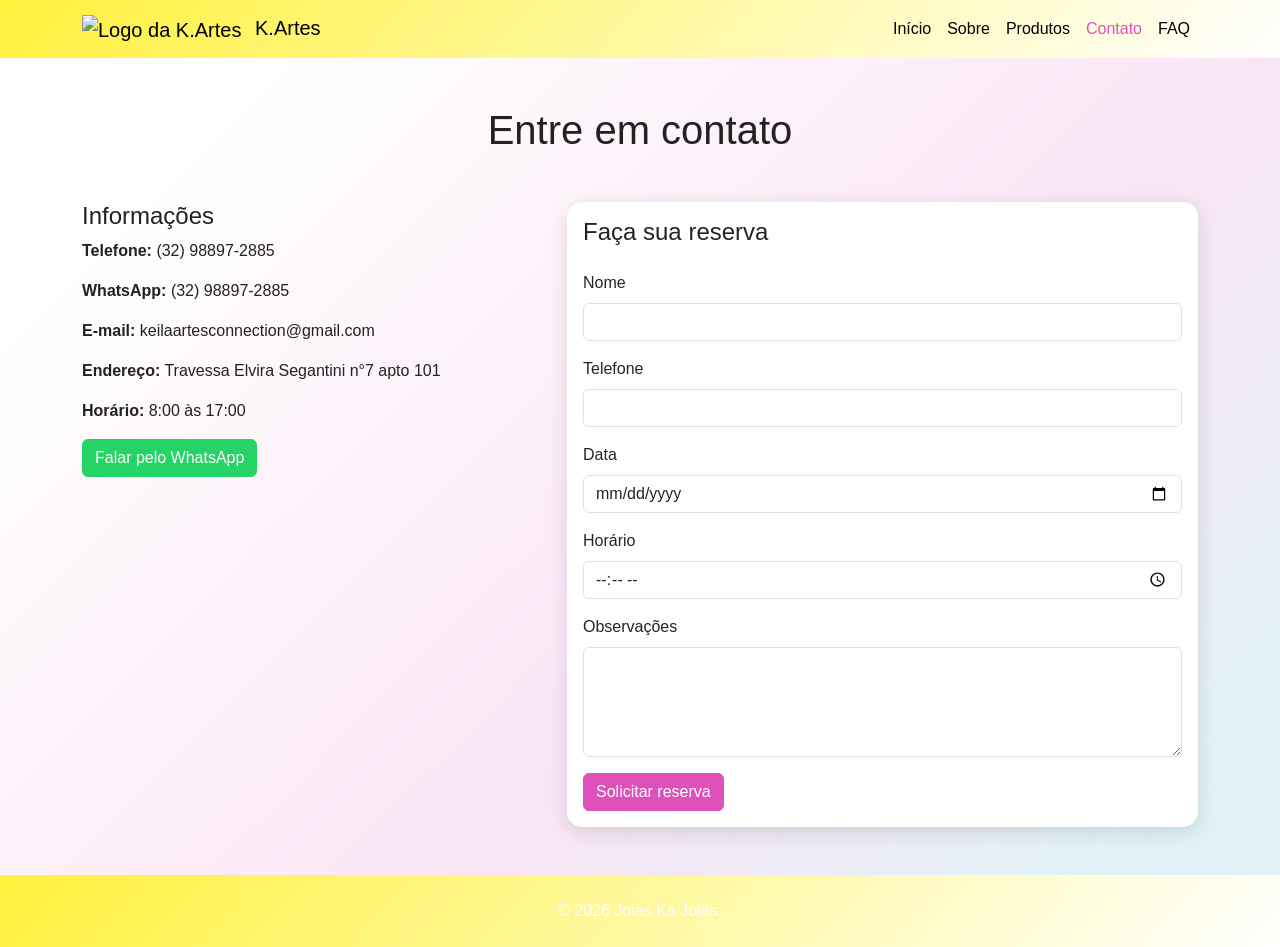
==== contato.html @ 99051994 "css" ====
<!DOCTYPE html>
<html lang="pt-BR">

<head>

    <meta charset="UTF-8">

    <meta name="viewport" content="width=device-width, initial-scale=1.0">

    <title>Contato | K.Artes</title>

    <link
        href="https://cdn.jsdelivr.net/npm/bootstrap@5.3.3/dist/css/bootstrap.min.css"
        rel="stylesheet">

    <link rel="stylesheet" href="assets/.css/custom.css">

</head>

<body>

    <nav class="navbar navbar-expand-lg bg-dark navbar-dark">

        <div class="container">

            <a class="navbar-brand" href="index.html">
                <img
                    src="assets/images/logo.png"
                    alt="Logo da K.Artes"
                    width="50px" height="50px">
                    
                K.Artes
            </a>

            <button
                class="navbar-toggler"
                type="button"
                data-bs-toggle="collapse"
                data-bs-target="#menu">

                <span class="navbar-toggler-icon"></span>

            </button>

            <div class="collapse navbar-collapse" id="menu">

                <ul class="navbar-nav ms-auto">

                    <li class="nav-item">
                        <a class="nav-link" href="index.html">Início</a>
                    </li>

                    <li class="nav-item">
                        <a class="nav-link" href="sobre.html">Sobre</a>
                    </li>

                    <li class="nav-item">
                        <a class="nav-link" href="produtos.html">Produtos</a>
                    </li>

                    <li class="nav-item">
                        <a class="nav-link active" href="contato.html">Contato</a>
                    </li>

                    <li class="nav-item">
                        <a class="nav-link" href="faq.html">FAQ</a>
                    </li>

                </ul>

            </div>

        </div>

    </nav>


    <main>

        <section class="py-5">

            <div class="container">

                <h1 class="text-center mb-5">
                    Entre em contato
                </h1>


                <div class="row g-5">


                    <!-- INFORMAÇÕES -->

                    <div class="col-12 col-lg-5">

                        <h2 class="h4">
                            Informações
                        </h2>

                        <p>
                            <strong>Telefone:</strong>
                            (32) 98897-2885
                        </p>

                        <p>
                            <strong>WhatsApp:</strong>
                            (32) 98897-2885
                        </p>

                        <p>
                            <strong>E-mail:</strong>
                            keilaartesconnection@gmail.com
                        </p>

                        <p>
                            <strong>Endereço:</strong>
                            Travessa Elvira Segantini n°7 apto 101
                        </p>

                        <p>
                            <strong>Horário:</strong>
                            8:00 às 17:00
                        </p>


                        <a
                            href="https://wa.me/5532988972885"
                            target="_blank"
                            class="btn btn-success">

                            Falar pelo WhatsApp

                        </a>

                    </div>


                    <!-- RESERVA -->

                    <div class="col-12 col-lg-7">

                        <div class="card">

                            <div class="card-body">

                                <h2 class="h4 mb-4">
                                    Faça sua reserva
                                </h2>

                                <form id="formReserva">

                                    <div class="mb-3">

                                        <label
                                            for="nome"
                                            class="form-label">

                                            Nome

                                        </label>

                                        <input
                                            type="text"
                                            class="form-control"
                                            id="nome"
                                            required>

                                    </div>


                                    <div class="mb-3">

                                        <label
                                            for="telefone"
                                            class="form-label">

                                            Telefone

                                        </label>

                                        <input
                                            type="tel"
                                            class="form-control"
                                            id="telefone"
                                            required>

                                    </div>


                                    <div class="mb-3">

                                        <label
                                            for="data"
                                            class="form-label">

                                            Data

                                        </label>

                                        <input
                                            type="date"
                                            class="form-control"
                                            id="data"
                                            required>

                                    </div>


                                    <div class="mb-3">

                                        <label
                                            for="horario"
                                            class="form-label">

                                            Horário

                                        </label>

                                        <input
                                            type="time"
                                            class="form-control"
                                            id="horario"
                                            required>

                                    </div>


                                    <div class="mb-3">

                                        <label
                                            for="mensagem"
                                            class="form-label">

                                            Observações

                                        </label>

                                        <textarea
                                            class="form-control"
                                            id="mensagem"
                                            rows="4">
                                        </textarea>

                                    </div>


                                    <button
                                        type="submit"
                                        class="btn btn-primary">

                                        Solicitar reserva

                                    </button>

                                </form>

                            </div>

                        </div>

                    </div>

                </div>

            </div>

        </section>

    </main>


    <footer class="bg-dark text-white text-center py-4">

        &copy; 2026 Joias Ka Joias.

    </footer>


    <script
        src="https://cdn.jsdelivr.net/npm/bootstrap@5.3.3/dist/js/bootstrap.bundle.min.js">
    </script>

</body>

</html>
---- assets/.css/custom.css ----
/* =========================
   CONFIGURAÇÕES GERAIS
========================= */

body {
    margin: 0;
    font-family: Arial, Helvetica, sans-serif;
    background: linear-gradient(
        135deg,
        #ffffff 15%,
        #de50ba 60%,
        #31a7d1 90%
    );
    color: #222;
}


/* =========================
   NAVBAR
========================= */

.navbar {
    background: linear-gradient(
        133deg,
        #fff13d,
        #ffffff
    ) !important;
}

.navbar .navbar-brand,
.navbar .nav-link {
    color: #000000 !important;
    font-weight: 500;
}

.navbar .nav-link:hover,
.navbar .nav-link.active {
    color: #de50ba !important;
}

.navbar-brand img {
    object-fit: contain;
    margin-right: 8px;
}


/* =========================
   HERO
========================= */

.hero {
    padding: 100px 20px;
    background: linear-gradient(
        135deg,
        rgba(255, 255, 255, 0.95),
        rgba(222, 80, 186, 0.75),
        rgba(49, 167, 209, 0.75)
    );
}

.hero h1 {
    font-size: 4rem;
    font-weight: 700;
    color: #222;
}

.hero p {
    font-size: 1.3rem;
    margin-bottom: 30px;
}


/* =========================
   BOTÕES
========================= */

.btn-primary {
    background-color: #de50ba;
    border-color: #de50ba;
}

.btn-primary:hover {
    background-color: #c83da5;
    border-color: #c83da5;
}

.btn-success {
    background-color: #25d366;
    border-color: #25d366;
}

.btn-success:hover {
    background-color: #1ebe5d;
    border-color: #1ebe5d;
}


/* =========================
   SEÇÕES
========================= */

section {
    background-color: rgba(255, 255, 255, 0.85);
}

.bg-light {
    background-color: rgba(255, 255, 255, 0.9) !important;
}


/* =========================
   CARDS
========================= */

.card {
    border: none;
    border-radius: 15px;
    overflow: hidden;
    box-shadow: 0 5px 20px rgba(0, 0, 0, 0.12);
    transition: transform 0.3s ease, box-shadow 0.3s ease;
}

.card:hover {
    transform: translateY(-5px);
    box-shadow: 0 10px 25px rgba(0, 0, 0, 0.18);
}

.card-img-top {
    height: 230px;
    object-fit: cover;
}

.card-title {
    font-weight: 600;
}


/* =========================
   RODAPÉ
========================= */

footer.bg-dark {
    background: linear-gradient(
        133deg,
        #fff13d,
        #ffffff
    ) !important;
}

footer .mb-0 {
    color: #000000;
}
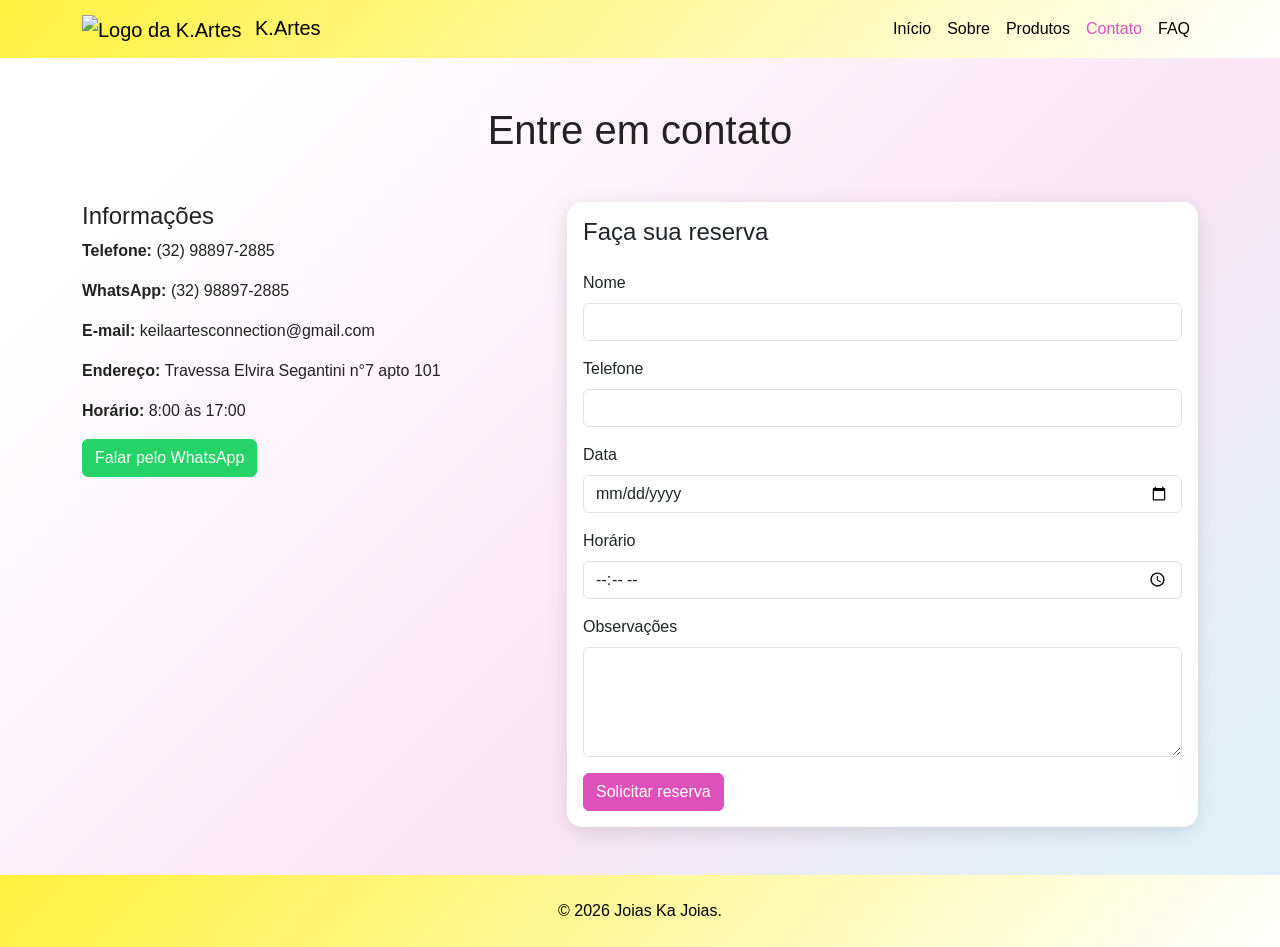
==== commit a938c598: "atu" ====
--- a/contato.html
+++ b/contato.html
@@ -271,7 +271,7 @@
 
     <footer class="bg-dark text-white text-center py-4">
 
-        &copy; 2026 Joias Ka Joias.
+        <span class="footspan">© 2026 Joias Ka Joias.</span> 
 
     </footer>
 
--- a/assets/.css/custom.css
+++ b/assets/.css/custom.css
@@ -1,8 +1,3 @@
-
-/* =========================
-   CONFIGURAÇÕES GERAIS
-========================= */
-
 body {
     margin: 0;
     font-family: Arial, Helvetica, sans-serif;
@@ -14,11 +9,6 @@
     );
     color: #222;
 }
-
-
-/* =========================
-   NAVBAR
-========================= */
 
 .navbar {
     background: linear-gradient(
@@ -44,11 +34,6 @@
     margin-right: 8px;
 }
 
-
-/* =========================
-   HERO
-========================= */
-
 .hero {
     padding: 100px 20px;
     background: linear-gradient(
@@ -70,11 +55,6 @@
     margin-bottom: 30px;
 }
 
-
-/* =========================
-   BOTÕES
-========================= */
-
 .btn-primary {
     background-color: #de50ba;
     border-color: #de50ba;
@@ -95,11 +75,6 @@
     border-color: #1ebe5d;
 }
 
-
-/* =========================
-   SEÇÕES
-========================= */
-
 section {
     background-color: rgba(255, 255, 255, 0.85);
 }
@@ -107,11 +82,6 @@
 .bg-light {
     background-color: rgba(255, 255, 255, 0.9) !important;
 }
-
-
-/* =========================
-   CARDS
-========================= */
 
 .card {
     border: none;
@@ -135,16 +105,11 @@
     font-weight: 600;
 }
 
-
-/* =========================
-   RODAPÉ
-========================= */
-
 footer.bg-dark {
     background: linear-gradient(
         133deg,
         #fff13d,
-        #ffffff
+        #ffffff 
     ) !important;
 }
 
@@ -152,3 +117,6 @@
     color: #000000;
 }
 
+.footspan{
+    color: #000000 !important;
+}
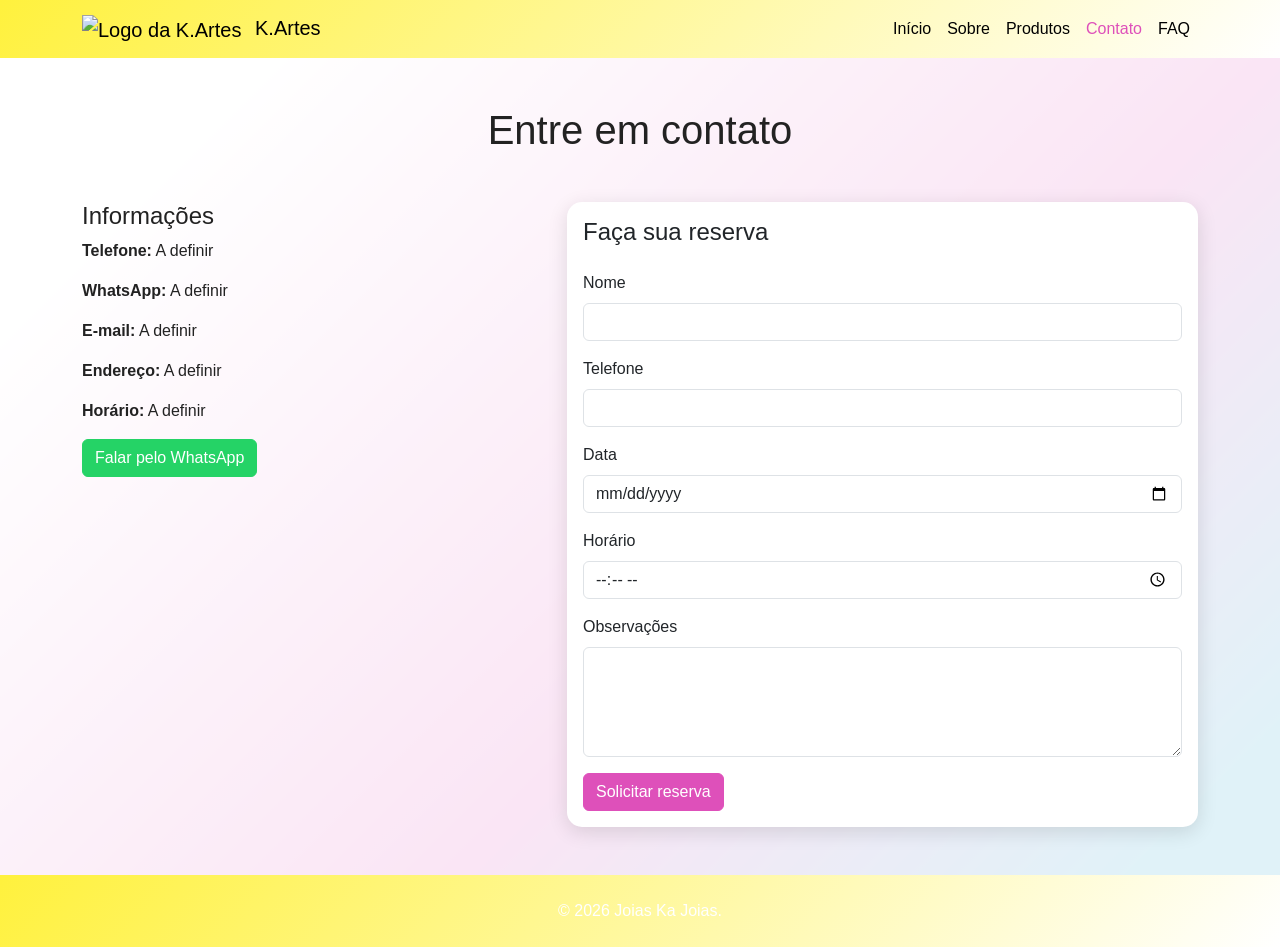
==== commit 17b54d19: "update das informações" ====
--- a/contato.html
+++ b/contato.html
@@ -99,27 +99,27 @@
 
                         <p>
                             <strong>Telefone:</strong>
-                            (32) 98897-2885
+                            A definir
                         </p>
 
                         <p>
                             <strong>WhatsApp:</strong>
-                            (32) 98897-2885
+                            A definir
                         </p>
 
                         <p>
                             <strong>E-mail:</strong>
-                            keilaartesconnection@gmail.com
+                            A definir
                         </p>
 
                         <p>
                             <strong>Endereço:</strong>
-                            Travessa Elvira Segantini n°7 apto 101
+                            A definir
                         </p>
 
                         <p>
                             <strong>Horário:</strong>
-                            8:00 às 17:00
+                            A definir
                         </p>
 
 
@@ -271,7 +271,7 @@
 
     <footer class="bg-dark text-white text-center py-4">
 
-        <span class="footspan">© 2026 Joias Ka Joias.</span> 
+        &copy; 2026 Joias Ka Joias.
 
     </footer>
 
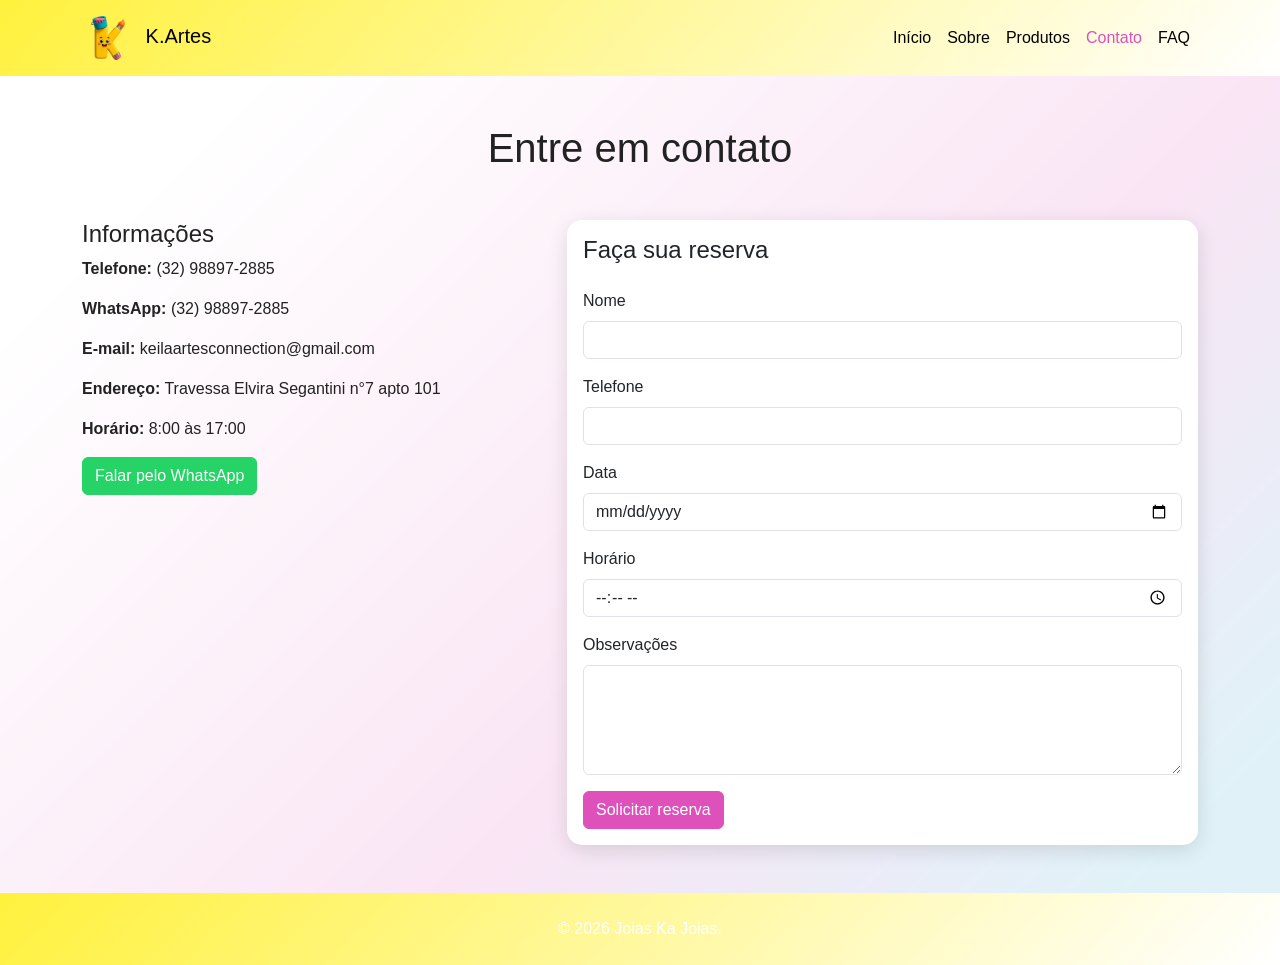
==== commit a83570da: "Merge branch 'main' of https://github.com/0Urimash/K.A" ====
--- a/contato.html
+++ b/contato.html
@@ -99,27 +99,27 @@
 
                         <p>
                             <strong>Telefone:</strong>
-                            A definir
+                            (32) 98897-2885
                         </p>
 
                         <p>
                             <strong>WhatsApp:</strong>
-                            A definir
+                            (32) 98897-2885
                         </p>
 
                         <p>
                             <strong>E-mail:</strong>
-                            A definir
+                            keilaartesconnection@gmail.com
                         </p>
 
                         <p>
                             <strong>Endereço:</strong>
-                            A definir
+                            Travessa Elvira Segantini n°7 apto 101
                         </p>
 
                         <p>
                             <strong>Horário:</strong>
-                            A definir
+                            8:00 às 17:00
                         </p>
 
 
--- a/assets/.css/custom.css
+++ b/assets/.css/custom.css
@@ -1,3 +1,8 @@
+
+/* =========================
+   CONFIGURAÇÕES GERAIS
+========================= */
+
 body {
     margin: 0;
     font-family: Arial, Helvetica, sans-serif;
@@ -9,6 +14,11 @@
     );
     color: #222;
 }
+
+
+/* =========================
+   NAVBAR
+========================= */
 
 .navbar {
     background: linear-gradient(
@@ -34,6 +44,11 @@
     margin-right: 8px;
 }
 
+
+/* =========================
+   HERO
+========================= */
+
 .hero {
     padding: 100px 20px;
     background: linear-gradient(
@@ -55,6 +70,11 @@
     margin-bottom: 30px;
 }
 
+
+/* =========================
+   BOTÕES
+========================= */
+
 .btn-primary {
     background-color: #de50ba;
     border-color: #de50ba;
@@ -75,6 +95,11 @@
     border-color: #1ebe5d;
 }
 
+
+/* =========================
+   SEÇÕES
+========================= */
+
 section {
     background-color: rgba(255, 255, 255, 0.85);
 }
@@ -82,6 +107,11 @@
 .bg-light {
     background-color: rgba(255, 255, 255, 0.9) !important;
 }
+
+
+/* =========================
+   CARDS
+========================= */
 
 .card {
     border: none;
@@ -105,11 +135,16 @@
     font-weight: 600;
 }
 
+
+/* =========================
+   RODAPÉ
+========================= */
+
 footer.bg-dark {
     background: linear-gradient(
         133deg,
         #fff13d,
-        #ffffff 
+        #ffffff
     ) !important;
 }
 
@@ -117,6 +152,3 @@
     color: #000000;
 }
 
-.footspan{
-    color: #000000 !important;
-}
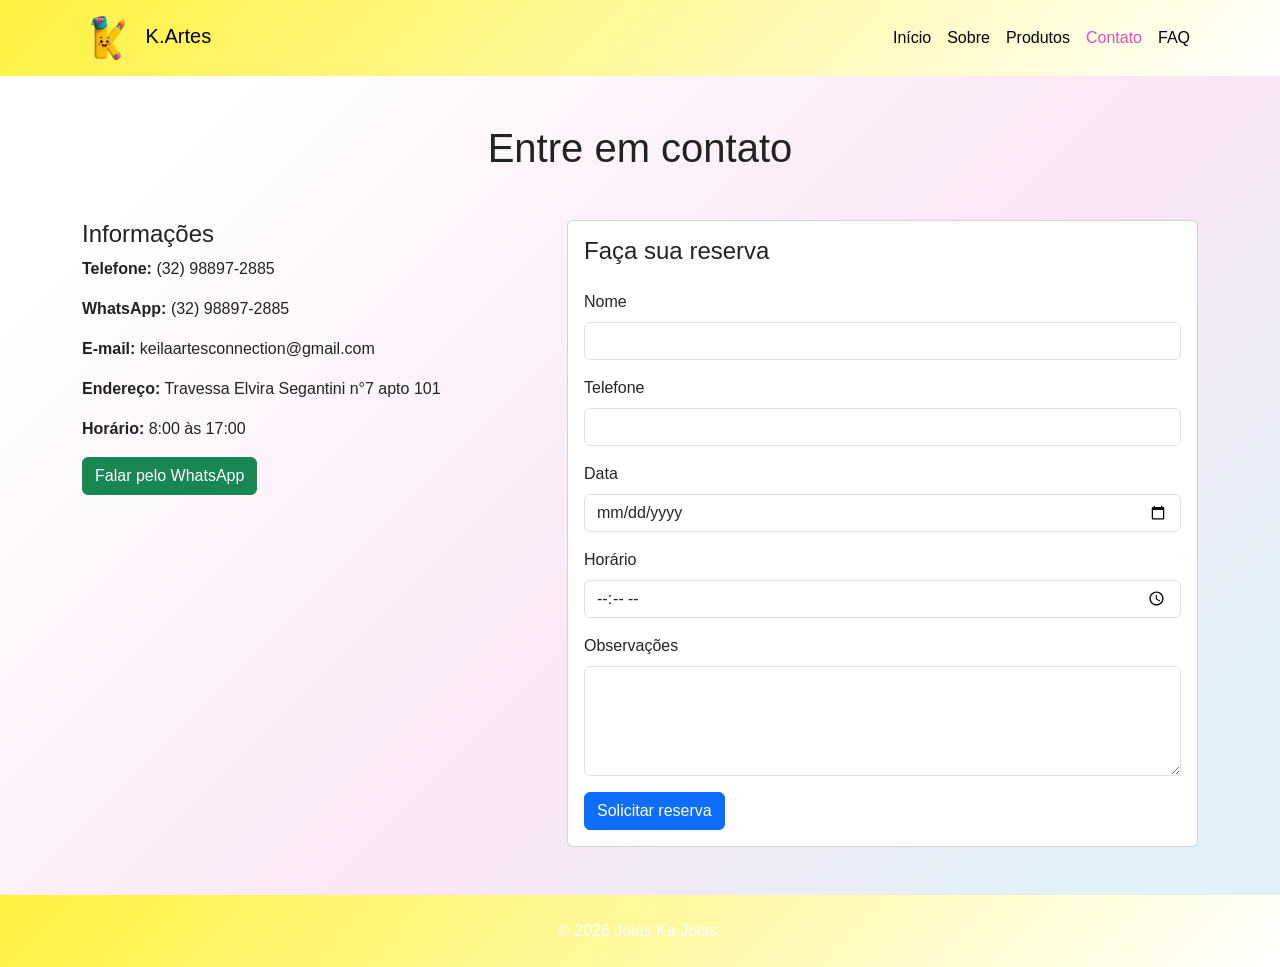
==== commit 794c1594: "atualizando o css e o javascript" ====
--- a/contato.html
+++ b/contato.html
@@ -13,7 +13,7 @@
         href="https://cdn.jsdelivr.net/npm/bootstrap@5.3.3/dist/css/bootstrap.min.css"
         rel="stylesheet">
 
-    <link rel="stylesheet" href="assets/.css/custom.css">
+    <link rel="stylesheet" href="assets/css/pages/contato.css">
 
 </head>
 
@@ -271,7 +271,7 @@
 
     <footer class="bg-dark text-white text-center py-4">
 
-        &copy; 2026 Joias Ka Joias.
+        <span class="footspan">© 2026 Joias Ka Joias.</span> 
 
     </footer>
 
@@ -280,6 +280,8 @@
         src="https://cdn.jsdelivr.net/npm/bootstrap@5.3.3/dist/js/bootstrap.bundle.min.js">
     </script>
 
+    <script src="assets/js/main.js"></script>
+
 </body>
 
 </html>
--- a/assets/css/pages/contato.css
+++ b/assets/css/pages/contato.css
@@ -0,0 +1,90 @@
+/* CSS específico da página de Contato */
+html {
+    height: 100%;
+}
+
+body {
+    margin: 0;
+    min-height: 100vh;
+    display: flex;
+    flex-direction: column;
+    font-family: Arial, Helvetica, sans-serif;
+    background: linear-gradient(135deg, #ffffff 15%, #de50ba 60%, #31a7d1 90%);
+    background-repeat: no-repeat;
+    background-attachment: fixed;
+    color: #222;
+}
+
+.navbar {
+    background: linear-gradient(133deg, #fff13d, #ffffff) !important;
+}
+
+.navbar .navbar-brand,
+.navbar .nav-link {
+    color: #000000 !important;
+    font-weight: 500;
+}
+
+.navbar .nav-link:hover,
+.navbar .nav-link.active {
+    color: #de50ba !important;
+}
+
+.navbar-brand img {
+    object-fit: contain;
+    margin-right: 8px;
+}
+
+section {
+    background-color: rgba(255, 255, 255, 0.85);
+}
+
+footer.bg-dark {
+    background: linear-gradient(133deg, #fff13d, #ffffff) !important;
+    margin-top: auto;
+    width: 100%;
+}
+
+footer .mb-0 {
+    color: #000000;
+}
+
+@media (max-width: 991px) {
+    .navbar-collapse {
+        background: rgba(255, 255, 255, 0.92);
+        border-radius: 12px;
+        margin-top: 12px;
+        padding: 10px 12px;
+    }
+
+    .navbar-nav {
+        width: 100%;
+        gap: 6px;
+    }
+
+    .navbar-nav .nav-item {
+        width: 100%;
+    }
+
+    .navbar-nav .nav-link {
+        display: block;
+        width: 100%;
+        padding: 10px 12px;
+        border-radius: 8px;
+    }
+}
+
+@media (max-width: 576px) {
+    .navbar.navbar-dark .navbar-toggler {
+        background-color: #000000 !important;
+        border: 2px solid #000000 !important;
+        border-radius: 8px;
+        padding: 0.4rem 0.55rem;
+    }
+
+    .navbar.navbar-dark .navbar-toggler .navbar-toggler-icon {
+        background-image: url("data:image/svg+xml,%3csvg xmlns='http://www.w3.org/2000/svg' viewBox='0 0 30 30'%3e%3cpath stroke='rgba%28255,255,255,1%29' stroke-linecap='round' stroke-width='2.5' d='M4 7h22M4 15h22M4 23h22'/%3e%3c/svg%3e") !important;
+        width: 1.5rem;
+        height: 1.5rem;
+    }
+}
